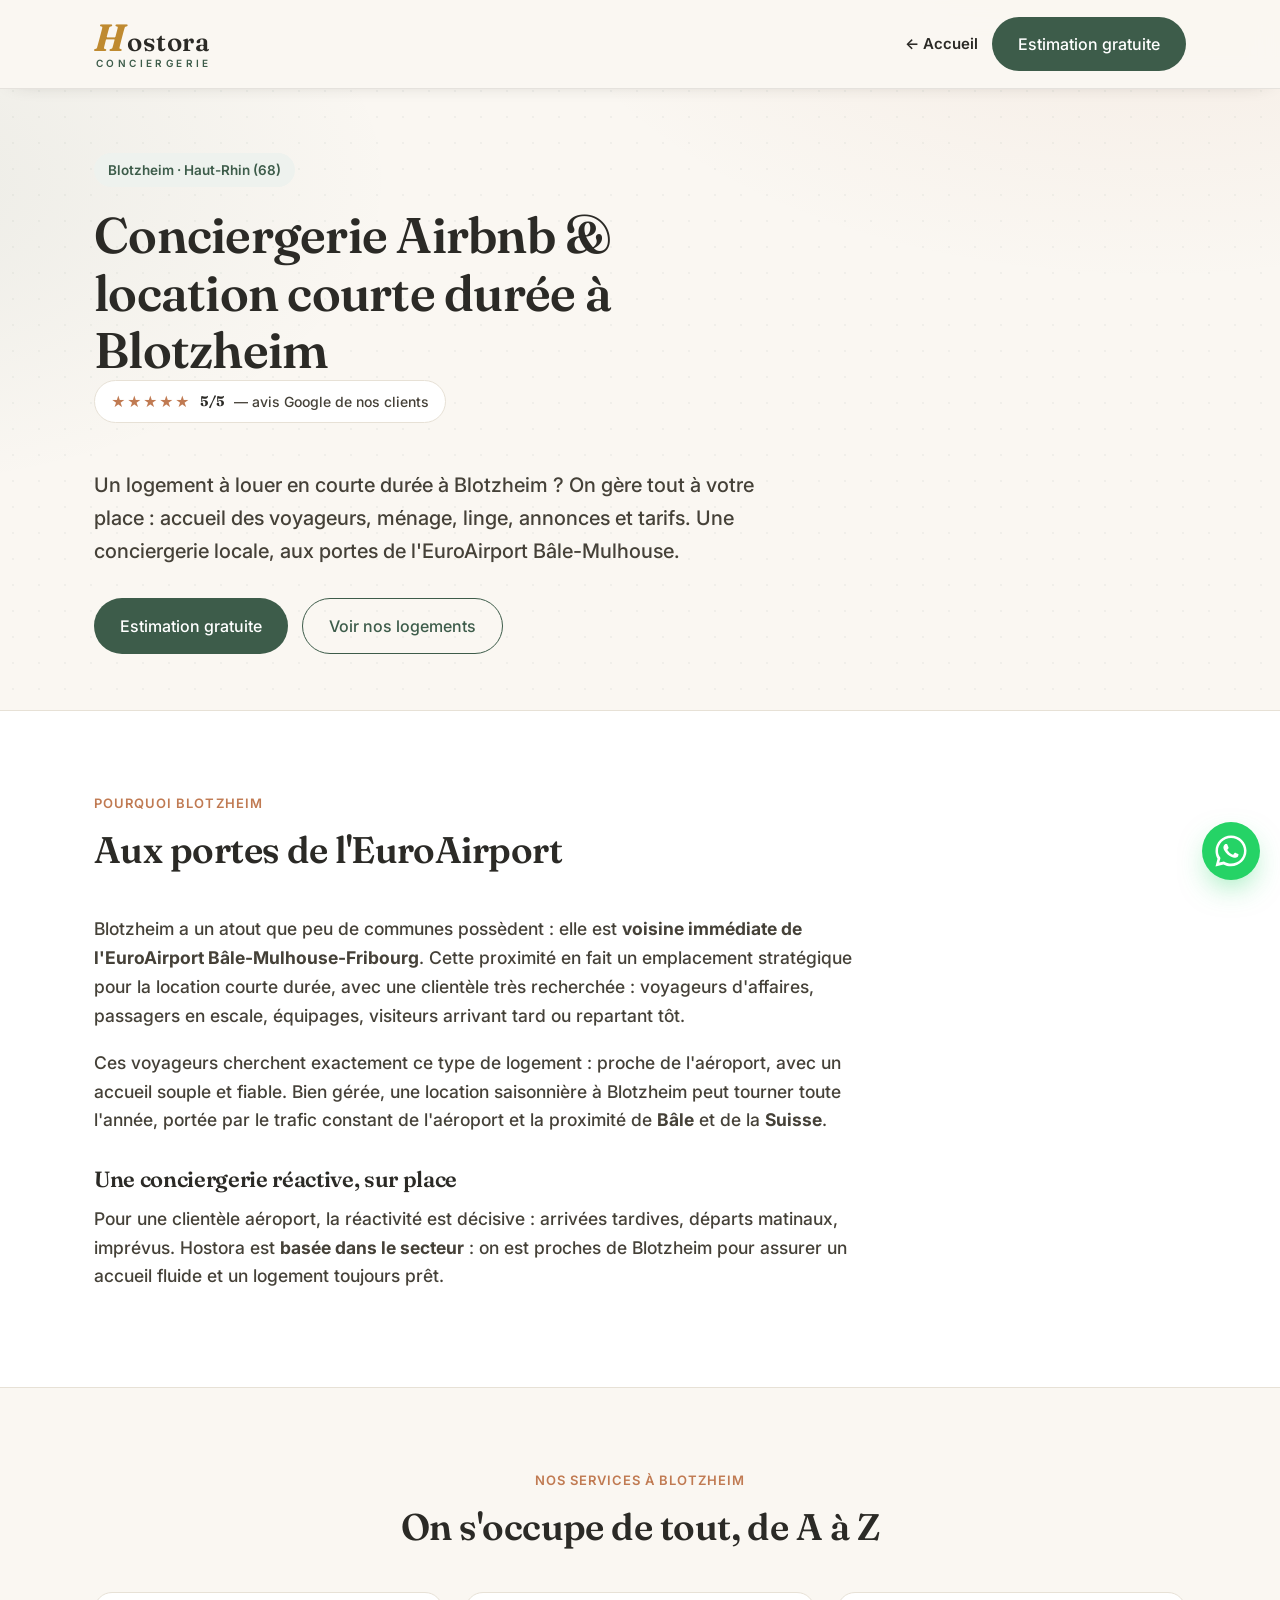
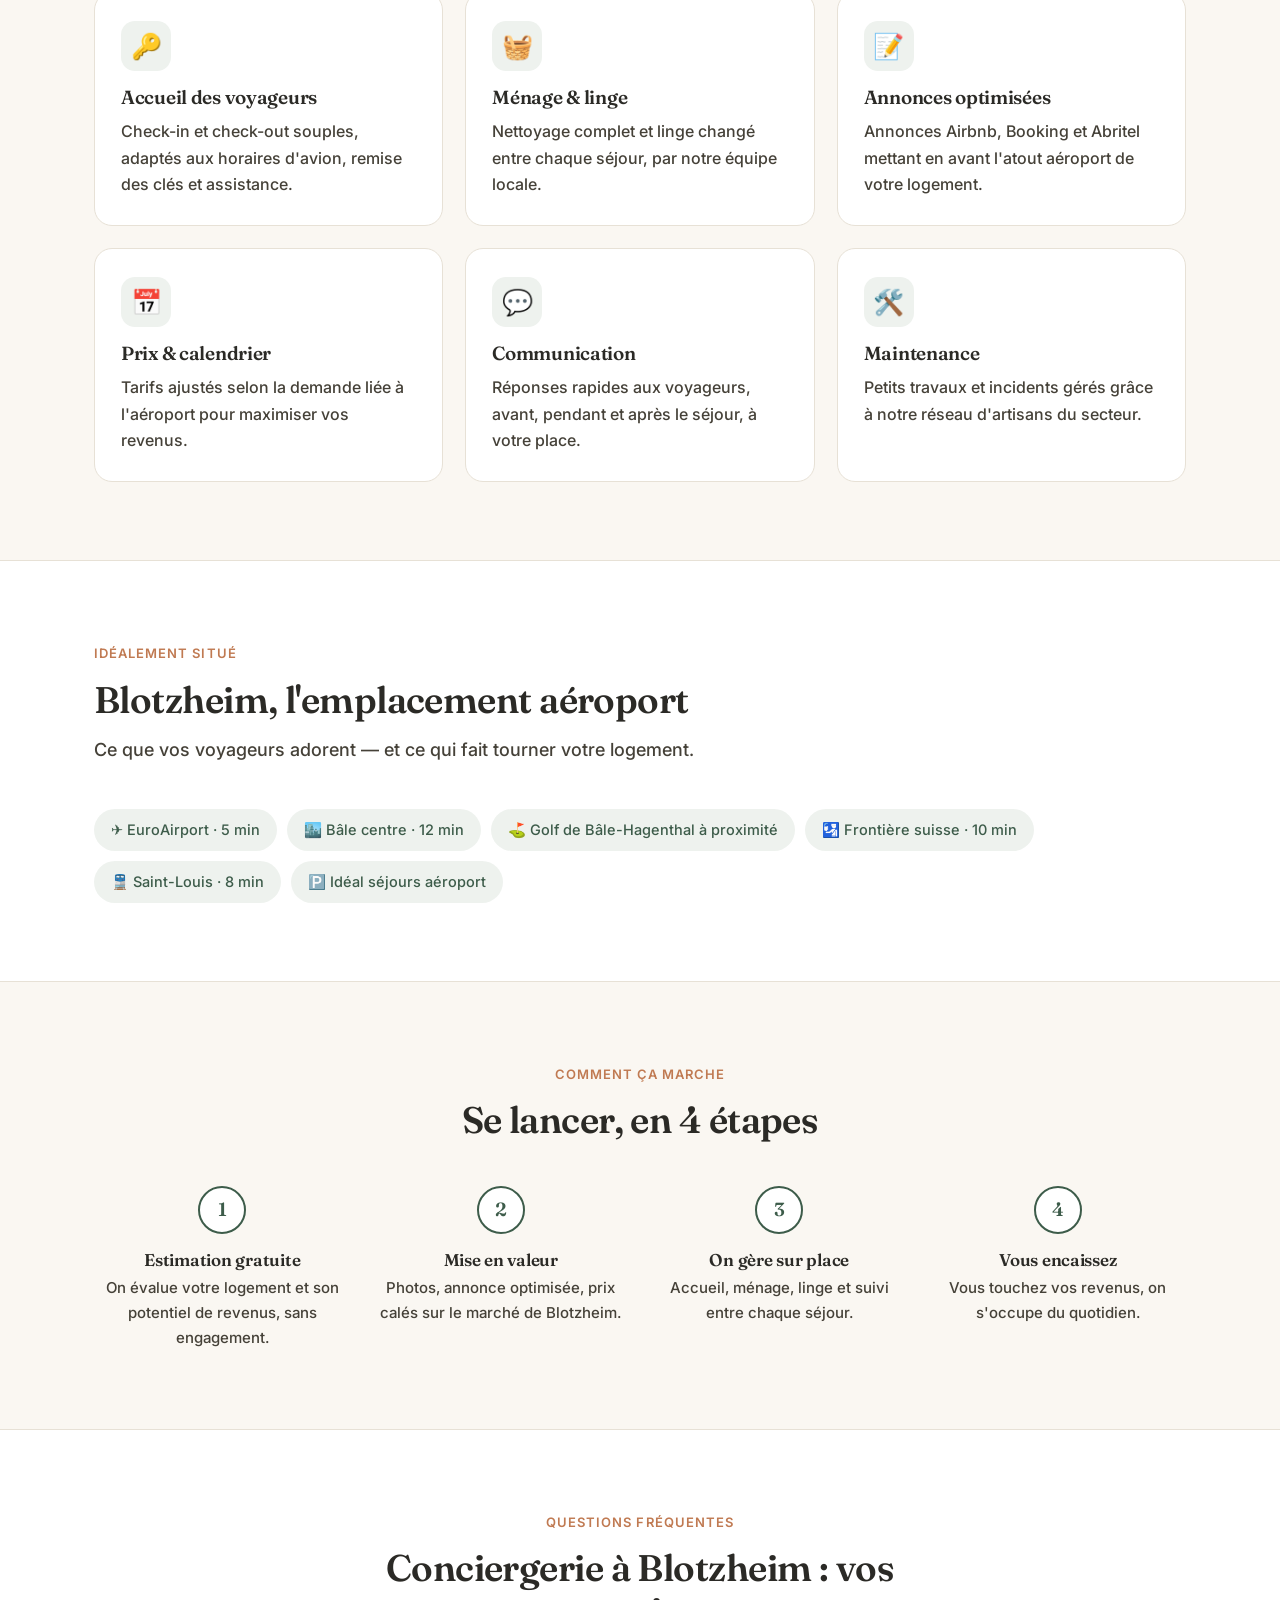
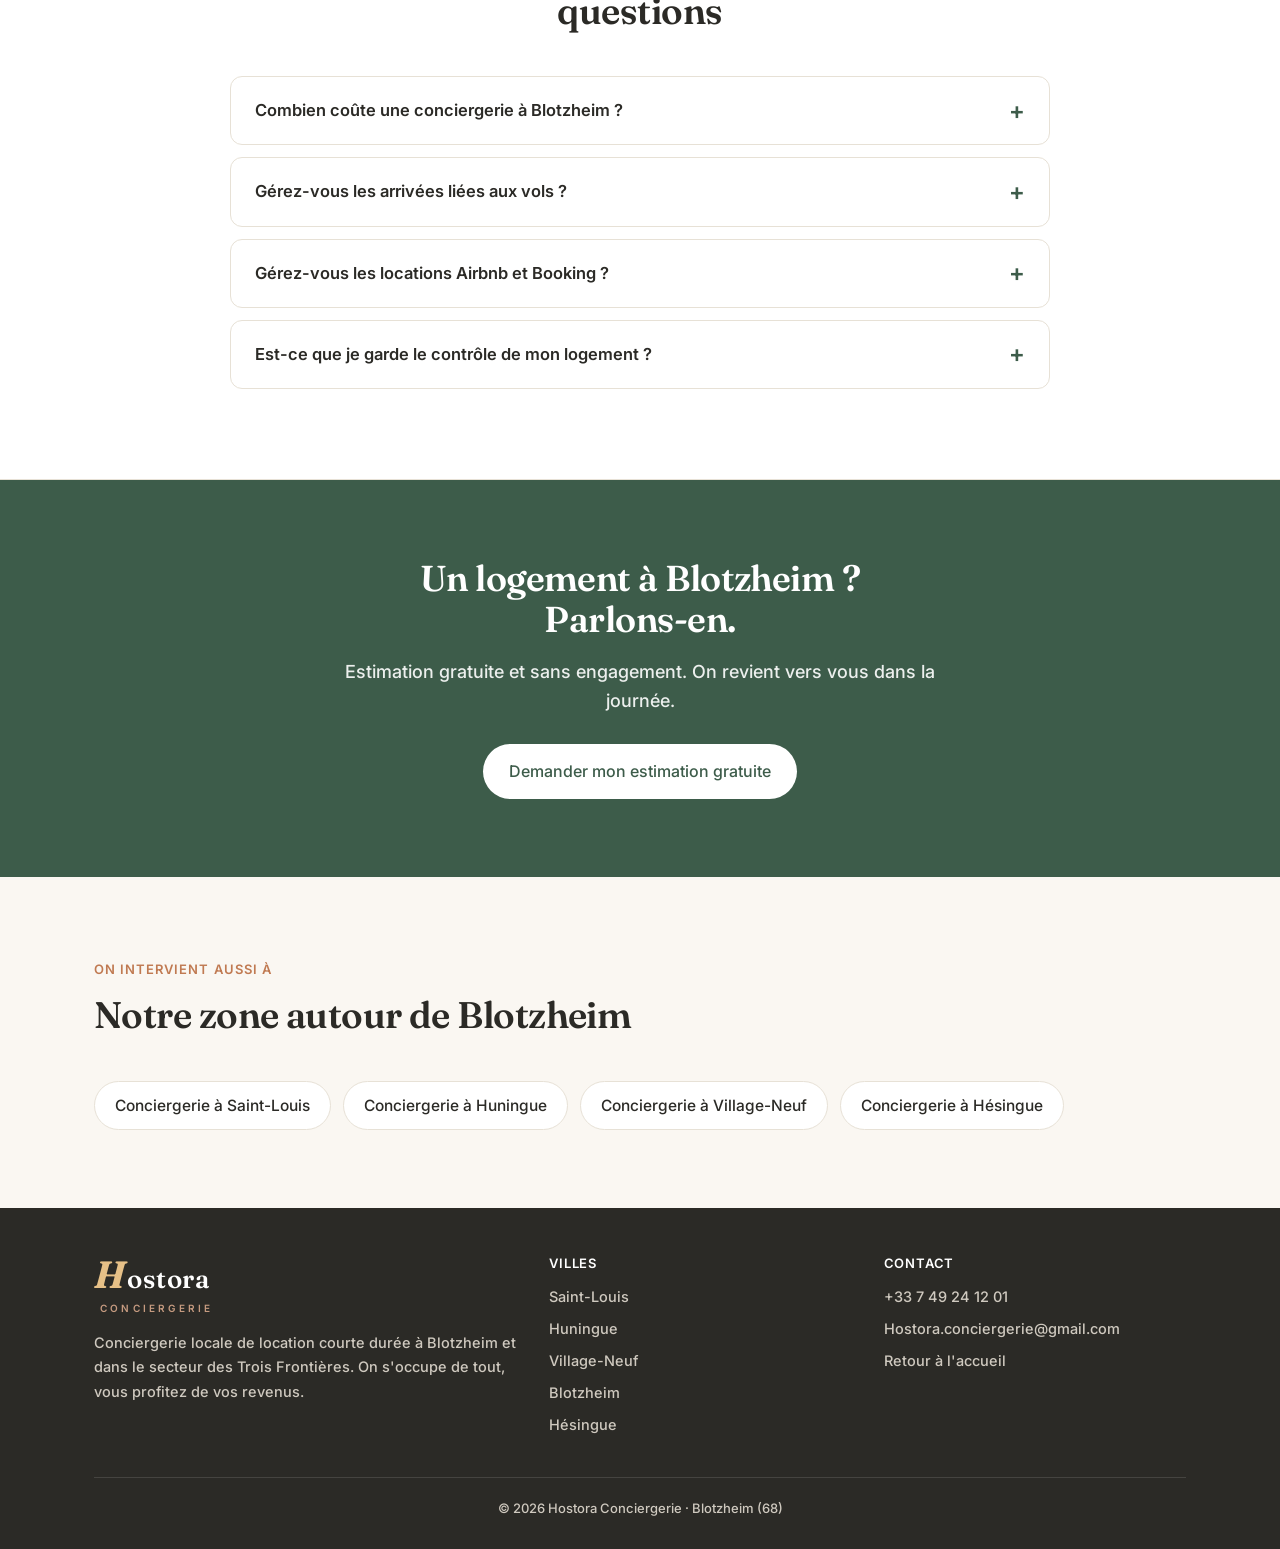
==== conciergerie-blotzheim.html @ a36ec4ae "Ajoute 5 pages villes optimisees SEO (Saint-Louis, Huningue, Village-Neuf, Blotzheim, Hesingue) avec" ====
<!DOCTYPE html>
<html lang="fr">
<head>
<meta charset="UTF-8">
<meta name="viewport" content="width=device-width, initial-scale=1.0">
<title>Conciergerie Airbnb à Blotzheim (68) — location courte durée | Hostora</title>
<meta name="description" content="Conciergerie Airbnb et location courte durée à Blotzheim (68), aux portes de l'EuroAirport. Accueil des voyageurs, ménage, linge, gestion des annonces. On s'occupe de tout sur place. Estimation gratuite.">
<link rel="canonical" href="https://sensational-rabanadas-ee5eea.netlify.app/conciergerie-blotzheim.html">
<meta property="og:title" content="Conciergerie Airbnb à Blotzheim — Hostora Conciergerie">
<meta property="og:description" content="Gestion complète de votre location courte durée à Blotzheim, près de l'EuroAirport : accueil, ménage, linge, annonces.">
<meta property="og:type" content="website">
<meta property="og:url" content="https://sensational-rabanadas-ee5eea.netlify.app/conciergerie-blotzheim.html">
<meta property="og:image" content="https://sensational-rabanadas-ee5eea.netlify.app/images/loc-airport.jpg">
<meta property="og:locale" content="fr_FR">
<meta name="theme-color" content="#3d5c4a">
<link rel="icon" href="data:image/svg+xml,%3Csvg xmlns='http://www.w3.org/2000/svg' viewBox='0 0 32 32'%3E%3Crect width='32' height='32' rx='7' fill='%233d5c4a'/%3E%3Ctext x='16' y='23' font-family='Georgia,serif' font-size='20' font-weight='700' fill='%23f6ece4' text-anchor='middle'%3EH%3C/text%3E%3C/svg%3E">
<link rel="preconnect" href="https://fonts.googleapis.com">
<link rel="preconnect" href="https://fonts.gstatic.com" crossorigin>
<link href="https://fonts.googleapis.com/css2?family=Fraunces:opsz,wght@9..144,400;9..144,600;9..144,700&family=Inter:wght@400;500;600&display=swap" rel="stylesheet">
<link rel="stylesheet" href="villes.css">
<script type="application/ld+json">
{
  "@context":"https://schema.org",
  "@type":"LocalBusiness",
  "name":"Hostora Conciergerie",
  "description":"Conciergerie de location courte durée (Airbnb, Booking) à Blotzheim, près de l'EuroAirport et dans le secteur des Trois Frontières.",
  "url":"https://sensational-rabanadas-ee5eea.netlify.app/conciergerie-blotzheim.html",
  "telephone":"+33749241201",
  "email":"Hostora.conciergerie@gmail.com",
  "image":"https://sensational-rabanadas-ee5eea.netlify.app/images/loc-airport.jpg",
  "priceRange":"€€",
  "areaServed":[
    {"@type":"City","name":"Blotzheim"},
    {"@type":"City","name":"Hésingue"},
    {"@type":"City","name":"Saint-Louis"}
  ],
  "address":{"@type":"PostalAddress","addressLocality":"Blotzheim","postalCode":"68730","addressRegion":"Grand Est","addressCountry":"FR"}
}
</script>
</head>
<body>

<header>
  <div class="wrap nav">
    <a href="index.html" class="brand" aria-label="Hostora Conciergerie">
      <span class="wordmark"><span class="wm-h">H</span><span class="wm-rest">ostora</span></span>
      <em>Conciergerie</em>
    </a>
    <div class="nav-cta">
      <a href="index.html" class="nav-back">← Accueil</a>
      <a href="index.html#contact" class="btn">Estimation gratuite</a>
    </div>
  </div>
</header>

<section class="vhero">
  <div class="wrap">
    <span class="tag">Blotzheim · Haut-Rhin (68)</span>
    <h1>Conciergerie Airbnb &amp; location courte durée à Blotzheim</h1>
    <div class="vhero-rating"><span class="stars">★★★★★</span><b>5/5</b><span>— avis Google de nos clients</span></div>
    <p class="lead">Un logement à louer en courte durée à Blotzheim ? On gère tout à votre place : accueil des voyageurs, ménage, linge, annonces et tarifs. Une conciergerie locale, aux portes de l'EuroAirport Bâle-Mulhouse.</p>
    <div class="vhero-actions">
      <a href="index.html#contact" class="btn">Estimation gratuite</a>
      <a href="index.html#logements" class="btn btn-ghost">Voir nos logements</a>
    </div>
  </div>
</section>

<section class="alt">
  <div class="wrap">
    <div class="head">
      <span class="eyebrow">Pourquoi Blotzheim</span>
      <h2>Aux portes de l'EuroAirport</h2>
    </div>
    <div class="prose">
      <p>Blotzheim a un atout que peu de communes possèdent : elle est <strong>voisine immédiate de l'EuroAirport Bâle-Mulhouse-Fribourg</strong>. Cette proximité en fait un emplacement stratégique pour la location courte durée, avec une clientèle très recherchée : voyageurs d'affaires, passagers en escale, équipages, visiteurs arrivant tard ou repartant tôt.</p>
      <p>Ces voyageurs cherchent exactement ce type de logement : proche de l'aéroport, avec un accueil souple et fiable. Bien gérée, une location saisonnière à Blotzheim peut tourner toute l'année, portée par le trafic constant de l'aéroport et la proximité de <strong>Bâle</strong> et de la <strong>Suisse</strong>.</p>
      <h3>Une conciergerie réactive, sur place</h3>
      <p>Pour une clientèle aéroport, la réactivité est décisive : arrivées tardives, départs matinaux, imprévus. Hostora est <strong>basée dans le secteur</strong> : on est proches de Blotzheim pour assurer un accueil fluide et un logement toujours prêt.</p>
    </div>
  </div>
</section>

<section>
  <div class="wrap">
    <div class="head center">
      <span class="eyebrow">Nos services à Blotzheim</span>
      <h2>On s'occupe de tout, de A à Z</h2>
    </div>
    <div class="feats">
      <div class="feat"><div class="ico">🔑</div><h3>Accueil des voyageurs</h3><p>Check-in et check-out souples, adaptés aux horaires d'avion, remise des clés et assistance.</p></div>
      <div class="feat"><div class="ico">🧺</div><h3>Ménage &amp; linge</h3><p>Nettoyage complet et linge changé entre chaque séjour, par notre équipe locale.</p></div>
      <div class="feat"><div class="ico">📝</div><h3>Annonces optimisées</h3><p>Annonces Airbnb, Booking et Abritel mettant en avant l'atout aéroport de votre logement.</p></div>
      <div class="feat"><div class="ico">📅</div><h3>Prix &amp; calendrier</h3><p>Tarifs ajustés selon la demande liée à l'aéroport pour maximiser vos revenus.</p></div>
      <div class="feat"><div class="ico">💬</div><h3>Communication</h3><p>Réponses rapides aux voyageurs, avant, pendant et après le séjour, à votre place.</p></div>
      <div class="feat"><div class="ico">🛠️</div><h3>Maintenance</h3><p>Petits travaux et incidents gérés grâce à notre réseau d'artisans du secteur.</p></div>
    </div>
  </div>
</section>

<section class="alt">
  <div class="wrap">
    <div class="head">
      <span class="eyebrow">Idéalement situé</span>
      <h2>Blotzheim, l'emplacement aéroport</h2>
      <p>Ce que vos voyageurs adorent — et ce qui fait tourner votre logement.</p>
    </div>
    <div class="prox-pills">
      <span>✈️ EuroAirport · 5 min</span>
      <span>🏙️ Bâle centre · 12 min</span>
      <span>⛳ Golf de Bâle-Hagenthal à proximité</span>
      <span>🛂 Frontière suisse · 10 min</span>
      <span>🚆 Saint-Louis · 8 min</span>
      <span>🅿️ Idéal séjours aéroport</span>
    </div>
  </div>
</section>

<section>
  <div class="wrap">
    <div class="head center">
      <span class="eyebrow">Comment ça marche</span>
      <h2>Se lancer, en 4 étapes</h2>
    </div>
    <div class="steps">
      <div class="stepc"><div class="num">1</div><h3>Estimation gratuite</h3><p>On évalue votre logement et son potentiel de revenus, sans engagement.</p></div>
      <div class="stepc"><div class="num">2</div><h3>Mise en valeur</h3><p>Photos, annonce optimisée, prix calés sur le marché de Blotzheim.</p></div>
      <div class="stepc"><div class="num">3</div><h3>On gère sur place</h3><p>Accueil, ménage, linge et suivi entre chaque séjour.</p></div>
      <div class="stepc"><div class="num">4</div><h3>Vous encaissez</h3><p>Vous touchez vos revenus, on s'occupe du quotidien.</p></div>
    </div>
  </div>
</section>

<section class="alt">
  <div class="wrap">
    <div class="head center">
      <span class="eyebrow">Questions fréquentes</span>
      <h2>Conciergerie à Blotzheim : vos questions</h2>
    </div>
    <div class="faq">
      <details><summary>Combien coûte une conciergerie à Blotzheim ?</summary><p>Notre formule tout compris est à 20 % des réservations : on se rémunère uniquement quand votre logement rapporte. Pour un besoin ponctuel (ménage, linge), on établit un devis. L'estimation est gratuite et sans engagement.</p></details>
      <details><summary>Gérez-vous les arrivées liées aux vols ?</summary><p>Oui. Pour une clientèle aéroport, on adapte l'accueil aux horaires d'avion, y compris arrivées tardives et départs matinaux, avec des instructions claires pour les voyageurs.</p></details>
      <details><summary>Gérez-vous les locations Airbnb et Booking ?</summary><p>Oui. On crée et gère vos annonces sur Airbnb, Booking et Abritel, et on synchronise les calendriers pour éviter les doubles réservations.</p></details>
      <details><summary>Est-ce que je garde le contrôle de mon logement ?</summary><p>Totalement. Vous restez propriétaire, vous fixez vos disponibilités. On s'occupe du travail sur place.</p></details>
    </div>
  </div>
</section>

<section class="cta-band">
  <div class="wrap">
    <h2>Un logement à Blotzheim ? Parlons-en.</h2>
    <p>Estimation gratuite et sans engagement. On revient vers vous dans la journée.</p>
    <a href="index.html#contact" class="btn">Demander mon estimation gratuite</a>
  </div>
</section>

<section>
  <div class="wrap">
    <div class="head">
      <span class="eyebrow">On intervient aussi à</span>
      <h2>Notre zone autour de Blotzheim</h2>
    </div>
    <div class="otowns">
      <a href="conciergerie-saint-louis.html">Conciergerie à Saint-Louis</a>
      <a href="conciergerie-huningue.html">Conciergerie à Huningue</a>
      <a href="conciergerie-village-neuf.html">Conciergerie à Village-Neuf</a>
      <a href="conciergerie-hesingue.html">Conciergerie à Hésingue</a>
    </div>
  </div>
</section>

<footer>
  <div class="wrap">
    <div class="f-grid">
      <div class="f-brand">
        <span class="wordmark"><span class="wm-h">H</span><span class="wm-rest">ostora</span></span>
        <em>Conciergerie</em>
        <p>Conciergerie locale de location courte durée à Blotzheim et dans le secteur des Trois Frontières. On s'occupe de tout, vous profitez de vos revenus.</p>
      </div>
      <div>
        <h4>Villes</h4>
        <a href="conciergerie-saint-louis.html">Saint-Louis</a>
        <a href="conciergerie-huningue.html">Huningue</a>
        <a href="conciergerie-village-neuf.html">Village-Neuf</a>
        <a href="conciergerie-blotzheim.html">Blotzheim</a>
        <a href="conciergerie-hesingue.html">Hésingue</a>
      </div>
      <div>
        <h4>Contact</h4>
        <a href="tel:+33749241201">+33 7 49 24 12 01</a>
        <a href="mailto:Hostora.conciergerie@gmail.com">Hostora.conciergerie@gmail.com</a>
        <a href="index.html">Retour à l'accueil</a>
      </div>
    </div>
    <div class="f-bottom">© <span id="year"></span> Hostora Conciergerie · Blotzheim (68)</div>
  </div>
</footer>

<a class="wa-float" href="https://wa.me/33749241201?text=Bonjour%2C%20je%20vous%20contacte%20au%20sujet%20de%20la%20conciergerie%20Hostora%20%C3%A0%20Blotzheim." target="_blank" rel="noopener" aria-label="Nous contacter sur WhatsApp">
  <svg viewBox="0 0 32 32" aria-hidden="true"><path d="M16 .5C7.4.5.5 7.4.5 16c0 2.8.7 5.4 2 7.7L.5 31.5l8-2.1c2.2 1.2 4.8 1.9 7.5 1.9 8.6 0 15.5-6.9 15.5-15.5S24.6.5 16 .5zm0 28c-2.4 0-4.7-.6-6.6-1.8l-.5-.3-4.7 1.2 1.3-4.6-.3-.5C3.6 20.3 3 18.2 3 16 3 8.8 8.8 3 16 3s13 5.8 13 13-5.8 12.5-13 12.5zm7.1-9.4c-.4-.2-2.3-1.1-2.6-1.3-.4-.1-.6-.2-.9.2s-1 1.3-1.2 1.5c-.2.2-.4.3-.8.1s-1.6-.6-3.1-1.9c-1.1-1-1.9-2.3-2.1-2.6-.2-.4 0-.6.2-.7.2-.2.4-.4.5-.6.2-.2.2-.4.4-.6.1-.3 0-.5 0-.7s-.9-2.1-1.2-2.9c-.3-.8-.6-.7-.9-.7h-.7c-.2 0-.6.1-1 .5-.3.4-1.3 1.3-1.3 3.1s1.3 3.6 1.5 3.8c.2.3 2.6 4 6.3 5.5.9.4 1.6.6 2.1.8.9.3 1.7.2 2.3.1.7-.1 2.3-.9 2.6-1.8.3-.9.3-1.6.2-1.8-.1-.1-.3-.2-.7-.4z"/></svg>
</a>

<script>document.getElementById('year').textContent=new Date().getFullYear();</script>
</body>
</html>
---- villes.css ----
:root{
  --bg:#faf7f2;--surface:#ffffff;--ink:#2b2a26;--muted:#454138;
  --line:#e7e1d6;--accent:#3d5c4a;--accent-2:#33503f;--accent-soft:#eef2ee;
  --terra:#c07a52;--terra-soft:#f6ece4;--radius:18px;--radius-sm:12px;
  --maxw:1140px;--shadow:0 24px 60px -34px rgba(43,42,38,.45);
}
*{box-sizing:border-box;margin:0;padding:0}
html{scroll-behavior:smooth}
body{font-family:'Inter',system-ui,-apple-system,sans-serif;font-weight:500;color:var(--ink);line-height:1.65;-webkit-font-smoothing:antialiased;
  background-color:var(--bg);
  background-image:radial-gradient(rgba(61,92,74,.05) 1px,transparent 1.5px),radial-gradient(1100px 640px at 90% -10%,rgba(192,122,82,.1),transparent 58%),radial-gradient(980px 560px at -12% 20%,rgba(61,92,74,.08),transparent 56%);
  background-size:26px 26px,auto,auto;background-repeat:repeat,no-repeat,no-repeat;background-attachment:fixed}
h1,h2,h3,h4{font-family:'Fraunces',Georgia,serif;font-weight:600;line-height:1.15;letter-spacing:-.015em}
a{color:inherit;text-decoration:none}
img{max-width:100%;display:block}
.wrap{max-width:var(--maxw);margin:0 auto;padding:0 24px}
section{padding:78px 0}
.eyebrow{display:inline-block;font-size:13px;font-weight:600;letter-spacing:.08em;text-transform:uppercase;color:var(--terra);margin-bottom:14px}
.btn{display:inline-flex;align-items:center;justify-content:center;gap:8px;background:var(--accent);color:#fff;padding:14px 26px;border-radius:999px;font-size:16px;font-weight:500;white-space:nowrap;transition:background .2s,transform .15s;border:none;cursor:pointer}
.btn:hover{background:var(--accent-2);transform:translateY(-1px)}
.btn-ghost{background:transparent;color:var(--accent);border:1px solid var(--accent)}
.btn-ghost:hover{background:var(--accent-soft)}

/* Header */
header{position:sticky;top:0;z-index:60;background:rgba(250,247,242,.96);backdrop-filter:blur(14px);border-bottom:1px solid rgba(43,42,38,.1);box-shadow:0 4px 22px -16px rgba(43,42,38,.45)}
.nav{display:flex;align-items:center;justify-content:space-between;height:88px}
.brand{display:flex;flex-direction:column;line-height:.92;padding:2px 0}
.wordmark{display:flex;align-items:baseline;line-height:1}
.wm-h{font-family:'Fraunces',serif;font-style:italic;font-weight:700;font-size:38px;line-height:1;color:#bf8a30;margin-right:2px}
.wm-rest{font-family:'Fraunces',serif;font-size:26px;font-weight:600;color:var(--ink);letter-spacing:.02em}
.brand em{font-style:normal;font-size:10px;letter-spacing:.34em;text-transform:uppercase;color:var(--accent);margin-top:2px;font-weight:600;padding-left:2px}
.nav-cta{display:flex;gap:14px;align-items:center}
.nav-back{font-size:15px;font-weight:600;color:var(--ink)}
.nav-back:hover{color:var(--accent)}

/* Hero */
.vhero{padding:64px 0 56px;position:relative;overflow:hidden}
.vhero .tag{display:inline-block;background:var(--accent-soft);color:var(--accent);font-size:13.5px;font-weight:600;padding:6px 14px;border-radius:999px;margin-bottom:20px}
.vhero h1{font-size:clamp(30px,5vw,50px);max-width:16ch}
.vhero .lead{font-size:20px;color:var(--muted);margin:20px 0 30px;max-width:52ch}
.vhero-actions{display:flex;gap:14px;flex-wrap:wrap}
.vhero-rating{display:inline-flex;align-items:center;gap:9px;font-size:14px;color:var(--muted);margin-bottom:26px;padding:9px 16px;background:var(--surface);border:1px solid var(--line);border-radius:999px;box-shadow:0 10px 30px -22px rgba(43,42,38,.6)}
.vhero-rating .stars{color:var(--terra);letter-spacing:1px}
.vhero-rating b{color:var(--ink);font-family:'Fraunces',serif}

/* Content blocks */
.head{max-width:680px;margin-bottom:44px}
.head.center{margin-left:auto;margin-right:auto;text-align:center}
.head h2{font-size:clamp(27px,3.6vw,37px)}
.head p{color:var(--muted);margin-top:14px;font-size:18px}
.prose{max-width:760px}
.prose p{font-size:17.5px;color:var(--muted);margin-bottom:18px}
.prose h3{font-size:22px;margin:32px 0 12px}
.alt{background:var(--surface);border-top:1px solid var(--line);border-bottom:1px solid var(--line)}

/* Feature grid */
.feats{display:grid;grid-template-columns:repeat(3,1fr);gap:22px;margin-top:10px}
.feat{border:1px solid var(--line);border-radius:var(--radius);padding:28px 26px;background:var(--surface);transition:border-color .2s,box-shadow .2s}
.feat:hover{border-color:var(--accent);box-shadow:var(--shadow)}
.feat .ico{width:50px;height:50px;border-radius:14px;background:var(--accent-soft);display:flex;align-items:center;justify-content:center;font-size:25px;margin-bottom:16px}
.feat h3{font-size:19px;margin-bottom:9px}
.feat p{font-size:16px;color:var(--muted)}

/* Proximités */
.prox-pills{display:flex;flex-wrap:wrap;gap:10px;margin-top:8px}
.prox-pills span{background:var(--accent-soft);color:var(--accent);font-size:14.5px;font-weight:500;padding:9px 17px;border-radius:999px}

/* Steps */
.steps{display:grid;grid-template-columns:repeat(4,1fr);gap:22px;margin-top:10px}
.stepc{text-align:center;padding:0 6px}
.stepc .num{width:48px;height:48px;margin:0 auto 16px;border-radius:50%;background:var(--surface);border:2px solid var(--accent);display:flex;align-items:center;justify-content:center;font-family:'Fraunces',serif;font-weight:600;font-size:19px;color:var(--accent)}
.stepc h3{font-size:17px;margin-bottom:7px}
.stepc p{font-size:15px;color:var(--muted)}

/* CTA band */
.cta-band{background:var(--accent);color:#fff;text-align:center}
.cta-band h2{font-size:clamp(26px,3.4vw,36px);color:#fff;max-width:20ch;margin:0 auto}
.cta-band p{color:#fff;opacity:.9;font-size:18px;margin:16px auto 28px;max-width:52ch}
.cta-band .btn{background:#fff;color:var(--accent)}
.cta-band .btn:hover{background:var(--terra-soft)}

/* Other towns */
.otowns{display:flex;flex-wrap:wrap;gap:12px;margin-top:8px}
.otowns a{background:var(--surface);border:1px solid var(--line);padding:11px 20px;border-radius:999px;font-size:15.5px;font-weight:500;transition:border-color .2s,color .2s}
.otowns a:hover{border-color:var(--accent);color:var(--accent)}

/* FAQ */
.faq{max-width:820px;margin:0 auto}
details{border:1px solid var(--line);border-radius:var(--radius-sm);background:var(--surface);margin-bottom:12px;overflow:hidden}
summary{list-style:none;cursor:pointer;padding:20px 24px;font-weight:600;font-size:16.5px;display:flex;justify-content:space-between;align-items:center;gap:16px}
summary::-webkit-details-marker{display:none}
summary::after{content:"+";font-size:24px;color:var(--accent);line-height:1}
details[open] summary::after{content:"–"}
details p{padding:0 24px 22px;color:var(--muted);font-size:16px}

/* Footer */
footer{background:var(--ink);color:#cfc9bf;padding:48px 0 30px}
footer .f-grid{display:grid;grid-template-columns:1.4fr 1fr 1fr;gap:32px;margin-bottom:32px}
.f-brand .wm-h{color:#e6c087}
.f-brand .wm-rest{color:#fff}
.f-brand em{display:block;font-style:normal;font-size:10px;letter-spacing:.32em;text-transform:uppercase;color:#c69b80;margin:6px 0 14px;font-weight:600;padding-left:6px}
footer p{font-size:14.5px;line-height:1.7}
footer h4{color:#fff;font-family:'Inter',sans-serif;font-size:13px;letter-spacing:.06em;text-transform:uppercase;margin-bottom:14px}
footer a{display:block;font-size:14.5px;margin-bottom:8px;color:#cfc9bf;transition:color .2s}
footer a:hover{color:#fff}
.f-bottom{border-top:1px solid rgba(255,255,255,.12);padding-top:20px;font-size:13px;text-align:center}

/* WhatsApp float */
.wa-float{position:fixed;right:20px;bottom:20px;z-index:150;width:58px;height:58px;border-radius:50%;background:#25d366;display:flex;align-items:center;justify-content:center;box-shadow:0 12px 30px -8px rgba(37,211,102,.55);transition:transform .2s}
.wa-float:hover{transform:scale(1.08) translateY(-2px)}
.wa-float svg{width:32px;height:32px;fill:#fff}

@media(max-width:900px){
  .feats{grid-template-columns:1fr}
  .steps{grid-template-columns:repeat(2,1fr);gap:28px}
}
@media(max-width:760px){
  footer .f-grid{grid-template-columns:1fr}
  .nav-back{display:none}
}
@media(max-width:560px){
  .steps{grid-template-columns:1fr}
}
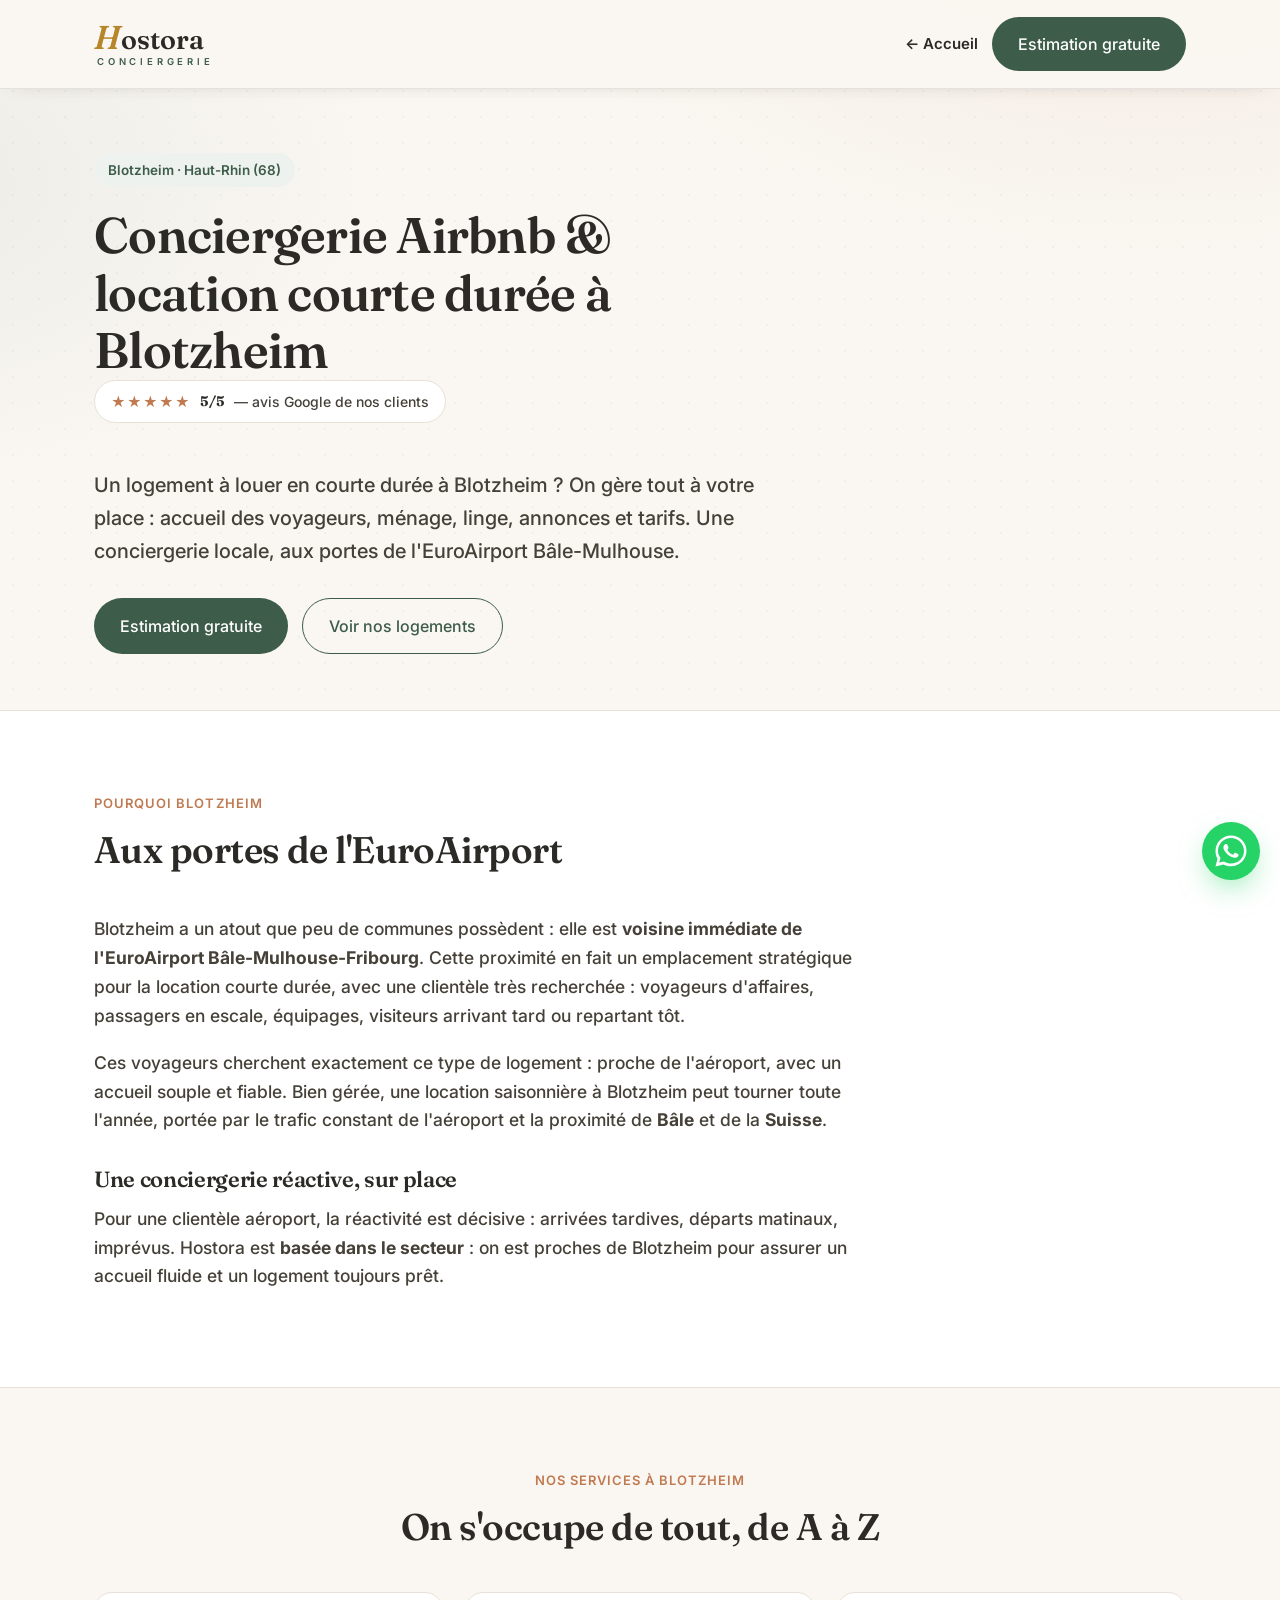
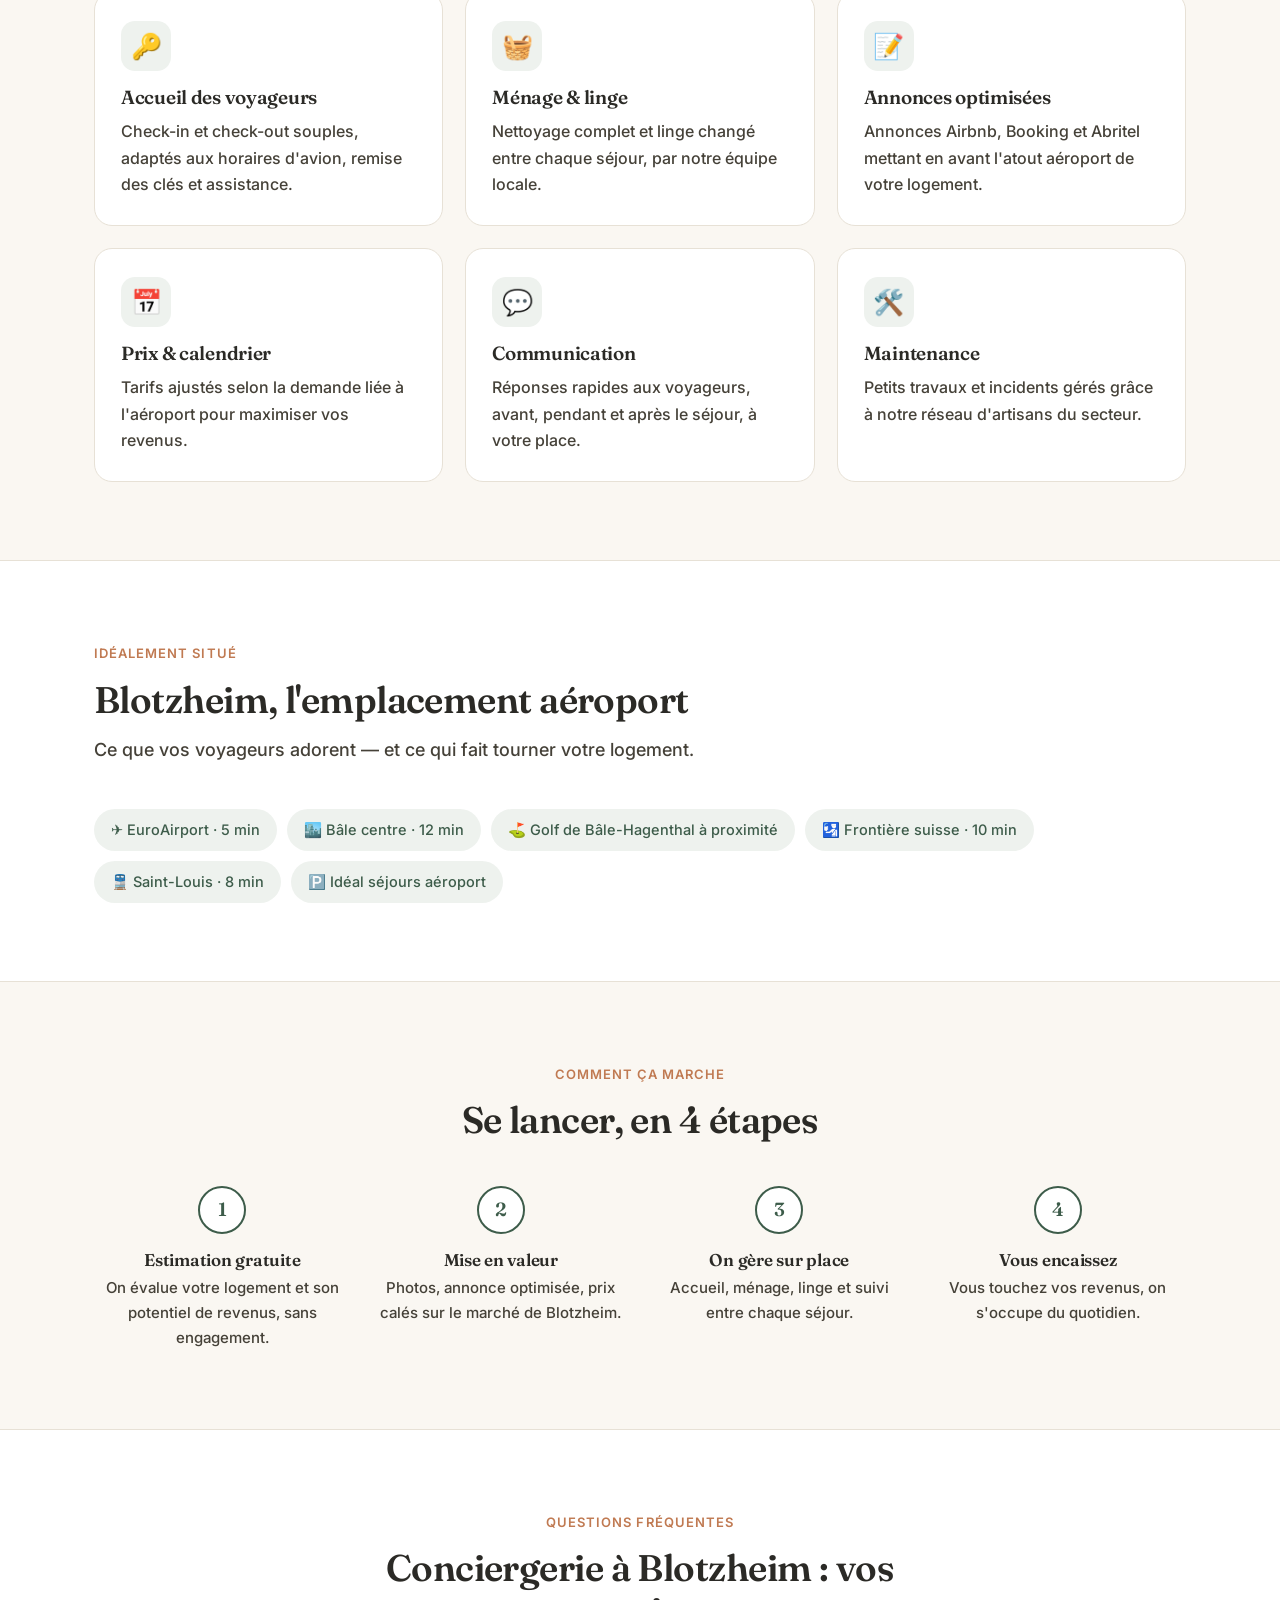
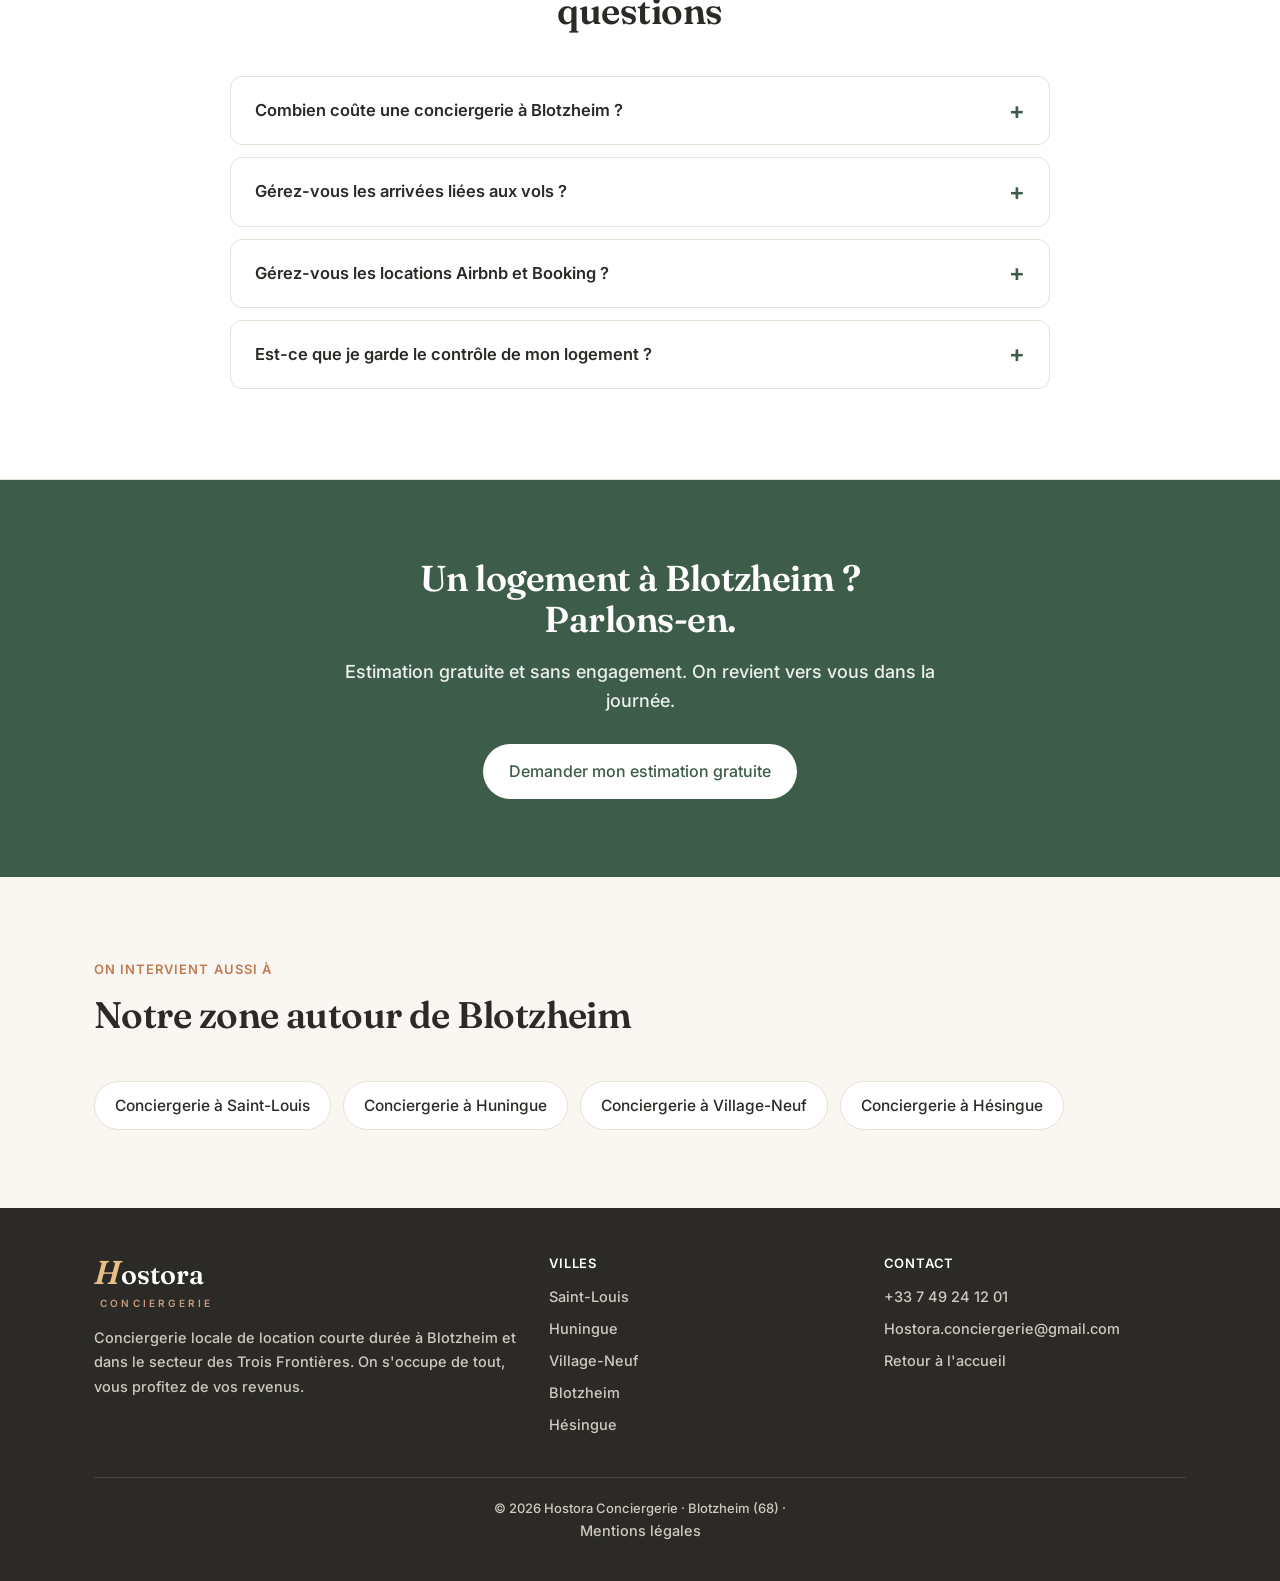
==== commit c136a251: "Ajoute la page mentions legales (adresse a completer) et le lien dans tous les pieds de page" ====
--- a/conciergerie-blotzheim.html
+++ b/conciergerie-blotzheim.html
@@ -192,7 +192,7 @@
         <a href="index.html">Retour à l'accueil</a>
       </div>
     </div>
-    <div class="f-bottom">© <span id="year"></span> Hostora Conciergerie · Blotzheim (68)</div>
+    <div class="f-bottom">© <span id="year"></span> Hostora Conciergerie · Blotzheim (68) · <a href="mentions-legales.html">Mentions légales</a></div>
   </div>
 </footer>
 
--- a/villes.css
+++ b/villes.css
@@ -26,9 +26,9 @@
 .nav{display:flex;align-items:center;justify-content:space-between;height:88px}
 .brand{display:flex;flex-direction:column;line-height:.92;padding:2px 0}
 .wordmark{display:flex;align-items:baseline;line-height:1}
-.wm-h{font-family:'Fraunces',serif;font-style:italic;font-weight:700;font-size:38px;line-height:1;color:#bf8a30;margin-right:2px}
-.wm-rest{font-family:'Fraunces',serif;font-size:26px;font-weight:600;color:var(--ink);letter-spacing:.02em}
-.brand em{font-style:normal;font-size:10px;letter-spacing:.34em;text-transform:uppercase;color:var(--accent);margin-top:2px;font-weight:600;padding-left:2px}
+.wm-h{font-family:'Fraunces',serif;font-style:italic;font-weight:600;font-size:33px;line-height:1;color:#b6862a;margin-right:1px;letter-spacing:-.01em}
+.wm-rest{font-family:'Fraunces',serif;font-size:27px;font-weight:600;color:var(--ink);letter-spacing:.005em}
+.brand em{font-style:normal;font-size:9.5px;letter-spacing:.4em;text-transform:uppercase;color:var(--accent);margin-top:4px;font-weight:600;padding-left:3px}
 .nav-cta{display:flex;gap:14px;align-items:center}
 .nav-back{font-size:15px;font-weight:600;color:var(--ink)}
 .nav-back:hover{color:var(--accent)}
